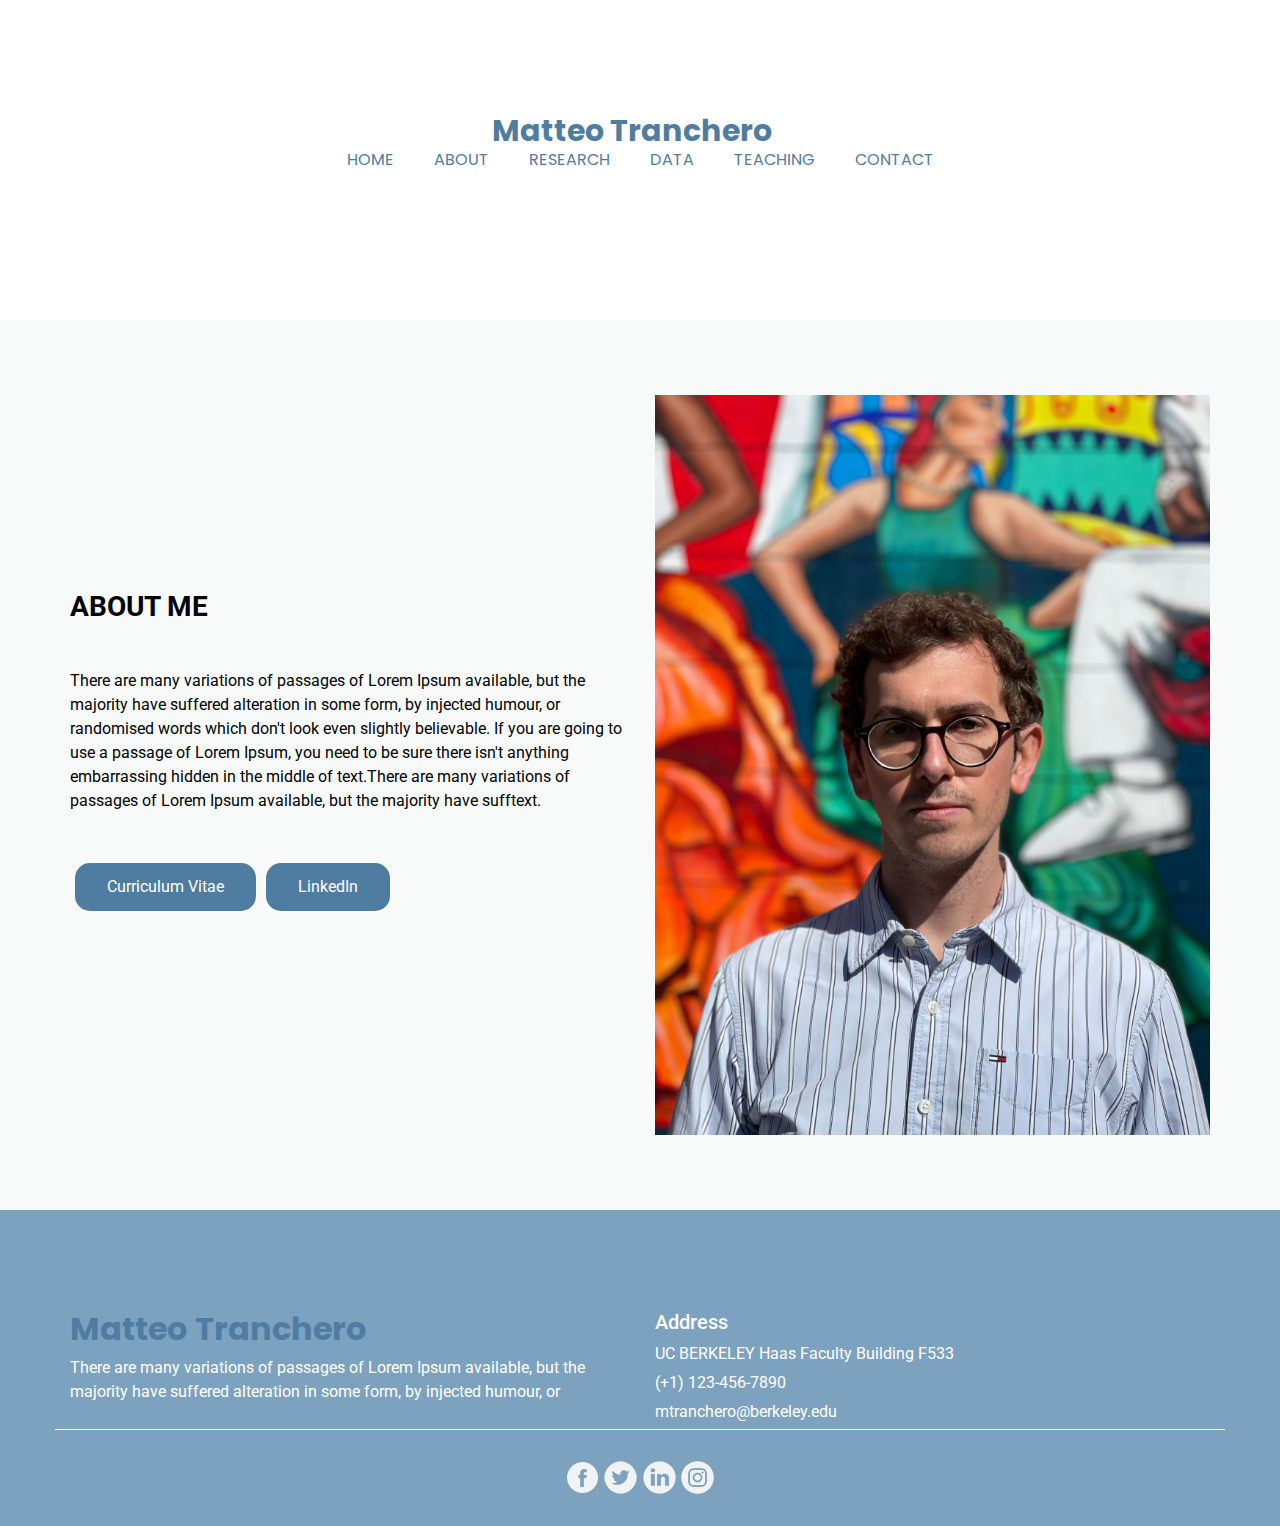
==== about.html @ e856abf7 "Add files via upload" ====
<!DOCTYPE html>
<html>

<head>
  <!-- Basic -->
  <meta charset="utf-8" />
  <meta http-equiv="X-UA-Compatible" content="IE=edge" />
  <!-- Mobile Metas -->
  <meta name="viewport" content="width=device-width, initial-scale=1, shrink-to-fit=no" />
  <!-- Site Metas -->
  <meta name="keywords" content="" />
  <meta name="description" content="" />
  <meta name="author" content="" />

  <title>Matteo Tranchero</title>



  <!-- bootstrap core css -->
  <link rel="stylesheet" type="text/css" href="css/bootstrap.css" />
  <!-- fonts style -->
  <link href="https://fonts.googleapis.com/css?family=Poppins:400,700|Roboto:400,700&display=swap" rel="stylesheet">

  <!-- Custom styles for this template -->
  <link href="css/style.css" rel="stylesheet" />
  <!-- responsive style -->
  <link href="css/responsive.css" rel="stylesheet" />




  <link rel="stylesheet" href="css/css-circular-prog-bar.css">


</head>

<body>
  <div class="top_container">
    <!-- header section strats -->
    <header class="header_section">
      <div class="container-fluid">
        <!-- ===============NAV BAR=============== -->
        <nav class="navbar navbar-expand-lg custom_nav-container ">
          <a class="navbar-brand" href="index.html">
            Matteo Tranchero
          </a>
          <button class="navbar-toggler" type="button" data-toggle="collapse" data-target="#navbarSupportedContent"
            aria-controls="navbarSupportedContent" aria-expanded="false" aria-label="Toggle navigation">
            <span class="navbar-toggler-icon"></span>
          </button>
          <div class="collapse navbar-collapse" id="navbarSupportedContent">
            <div class="d-flex ml-auto flex-column flex-lg-row align-items-center">
              <ul class="navbar-nav  ">
                <li class="nav-item">
                  <a class="nav-link" href="index.html"> Home <span class="sr-only">(current)</span></a>
                </li>
                <li class="nav-item active">
                  <a class="nav-link" href="about.html"> About </a>
                </li>

                <li class="nav-item">
                  <a class="nav-link" href="research.html"> Research </a>
                </li>
                <li class="nav-item">
                  <a class="nav-link" href="data.html"> Data </a>
                </li>
                <li class="nav-item">
                  <a class="nav-link" href="teaching.html"> Teaching </a>
                </li>

                <li class="nav-item">
                  <a class="nav-link" href="contact.html">Contact</a>
                </li>

              </ul>
              
            </div>
        </nav>
      </div>
    </header>
  </div>
  <!-- end header section -->


  <!-- about section -->
  <section class="about_section layout_padding">
    <div class="container">
      <div class="row">
        <div class="col-md-6">
          <div class="about_detail-box">
            <h3 class="text-uppercase">
              About Me
            </h3>
            <p>
              There are many variations of passages of Lorem Ipsum available, but the majority have suffered alteration
              in some form, by injected humour, or randomised words which don't look even slightly believable. If you
              are going to use a passage of Lorem Ipsum, you need to be sure there isn't anything embarrassing hidden in
              the middle of text.There are many variations of passages of Lorem Ipsum available, but the majority have
              sufftext.
            </p>
            <div class="d-flex justify-content-center justify-content-sm-start">
              <a href="" class="call_to-btn_about">
                <span>
                  Curriculum Vitae
                </span>
              </a>
              <a href="" class="call_to-btn_about">
                <span>
                  LinkedIn
                </span>
              </a>
            </div>
            <br>

          </div>
        </div>
        <div class="col-md-6">
          <div class="about_img-box">
            <img src="images/MT_headshot.png" alt="">
          </div>
        </div>
      </div>
    </div>
  </section>

  <!-- end about section -->



  <!-- info section 
  <section class="resume-section">
    <h3>Curriculum Vitae</h3>
    <br>
    <div class="col-md-12">
    <iframe src="https://docs.google.com/document/d/e/2PACX-1vRDJ60XghBr1g2Gcx1Vwvb6Z0Q6vjX5CyXAC6O89KR9I9jmHTybUoYDk1BDr0xoDg-V-efShr-eeOOo/pub?embedded=true" width="100%", height="100%"></iframe>
  </div>
  </section>
   end info section -->




  <!-- end contact section -->

  <!-- footer section -->
  <section class="info_section">
    <div class="container ">
      <div class="row custom_border-btm pb-6">
        <div class="col-md-6 info_logo">
          <h2>
           Matteo Tranchero
          </h2>
          <p>
              There are many variations of passages of Lorem Ipsum available, but the majority have suffered alteration in some form, by injected humour, or 
          </p>
        </div>
        <div class="col-md-6 info_address">
          <h5>
            Address
          </h5>
          <p>
              UC BERKELEY Haas Faculty Building F533
          </p>
          <p>
            (+1) 123-456-7890
          </p>
          <p>
            mtranchero@berkeley.edu
          </p>
        </div>
        <!--<div class="col-md-4 info_news">
          <h5>
            Newsletter
          </h5>
          <form action="">
            <div>
              <input type="email" placeholder="Enter your email">
            </div>
            <div>
              <button type="submit">
                Subscribe
              </button>
            </div>
          </form>
        </div>-->
      </div>
    
      <div>
        <div class="info_social">
          <div>
           <a href=""> <!--FB LINK-->
              <img src="images/fb.png" alt="">
           </a>
          </div>
          <div>
           <a href=""> <!--TWITTER LINK-->
              <img src="images/twitter.png" alt="">
           </a>
          </div>
          <div>
           <a href=""> <!--LINKED IN-->
              <img src="images/linkedin.png" alt="">
           </a>
          </div>
          <div>
            <a href=""> <!--INSTAGRAM-->
                <img src="images/insta.png" alt="">
            </a>
          </div>
        </div>
      </div>
    </div>
  </section>
  <!-- footer section -->

  <script type="text/javascript" src="js/jquery-3.4.1.min.js"></script>
  <script type="text/javascript" src="js/bootstrap.js"></script>
  <!-- progreesbar script -->

  </script>
</body>

</html>
---- css/style.css ----
body {
  font-family: 'Roboto', sans-serif;
  color: #000205;
}



h1,
h2,
h3,
h4 {
  font-weight: bold;
}

.layout_padding {
  padding: 75px 0;
}

.layout_padding2 {
  padding: 45px 0;
}

.layout_padding2-top {
  padding-top: 45px;
}

.layout_padding-top {
  padding-top: 75px;
}

.layout_padding-bottom {
  padding-bottom: 75px;
}

.call_to-btn {
  display: inline-block;
  padding: 12px 32px;
  border-radius: 15px;
  background-color: #4f7da1;
  color: #fff;
  display: flex;
  justify-content: center;
  align-items: center;
}

.call_to-btn img,
.sub_call_to-btn img {
  width: 9px;
  margin-left: 15px;
  margin-top: 3px;
}

.call_to-btn:hover,
.sub_call_to-btn:hover {
  color: #fff;
  -webkit-box-shadow: 0px 6px 10px -1px rgba(0, 0, 0, 0.17);
  -moz-box-shadow: 0px 6px 10px -1px rgba(0, 0, 0, 0.17);
  box-shadow: 0px 6px 10px -1px rgba(0, 0, 0, 0.17);
}

.sub_call_to-btn {
  display: inline-block;
  padding: 10px 28px;
  border-radius: 25px;
  background-color: #4f7da1;
  color: #fff;
  display: flex;
  justify-content: center;
  align-items: center;
}




/*header section*/
.top_container {
  font-family: 'Poppins', sans-serif;
}

.header_section {}

nav.navbar.navbar-expand-lg {
  height: 20em;
  padding: 100;
}

.custom_nav-container.navbar-expand-lg .navbar-nav .nav-link {
  padding: 10px 20px;
  color: #4f7da1;
  text-align: center;
  text-transform: uppercase;
}

.nav-link:hover {
  text-decoration: underline;
}

a,
a:hover,
a:focus {
  text-decoration: none;
}

a:hover,
a:focus {
  color: initial;
}

.btn,
.btn:focus {
  outline: none !important;
  box-shadow: none;
}

.top_container {}



.top_container.sub_page {
  height: auto;
}



.custom_nav-container .nav_search-btn {
  background-image: url(../images/search-icon.png);
  background-size: 22px;
  background-repeat: no-repeat;
  background-position-y: 7px;
  width: 35px;
  height: 35px;
  padding: 0;
  border: none;
}

.navbar-brand,
.navbar-brand:hover {
  font-size: 30px;
  color: #4f7da1;
  font-weight: bold;
  position: relative;
  top: -30px;
}



.custom_nav-container {
  z-index: 99999;
  padding: 15px 0;
}

.custom_nav-container-sub {
  z-index: 99999;
  padding: 15px 0;
}

.custom_nav-container .navbar-toggler {
  outline: none;
}

.custom_nav-container-sub .navbar-toggler {
  outline: none;
}

.custom_nav-container .navbar-toggler .navbar-toggler-icon {
  background-image: url(../images/menu.png);
  background-size: 55px;
}

.custom_nav-container-sub .navbar-toggler .navbar-toggler-icon {
  background-image: url(../images/menu.png);
  background-size: 55px;
}


/*end header section*/

/* hero section */
.hero_section-container {
  width: 80%;
  margin: 0 auto;
  display: flex;
  align-items: center;
}

.number-container {
  position: absolute;
  top: 34%;

  left: 4%;
}

.number-container .number-box {
  display: flex;
  flex-direction: column;
  justify-content: center;
  align-items: center;
  color: #464646;
}

.number-container .number-box hr {
  border: none;
  width: 2px;
  height: 125px;
  background-color: #4f7da1;
  margin: 35px 0;
}

.hero_section-container .hero_img-box {
  width: 42%;
  margin-top: -45px;
}

.hero_section-container .hero_img-box img {
  width: 100%;
}

.hero_section-container .hero_detail-box {
  width: 58%;

}

.hero_section-container .hero_detail-box .hero_detail-container {
  padding-left: 45px;
  padding-bottom: 15px;
}

.hero_section-container .hero_detail-box .hero_detail-container p {
  margin: 35px 0 50px 0;
}



.carousel-control-prev,
.carousel-control-next {
  width: 45px;
  height: 45px;
  border-radius: 100%;
  background-color: #4f7da1;
  opacity: 1;
  background-repeat: no-repeat;
  background-position: center center;
  background-size: 8px;
  top: initial;
  bottom: -100px;
}

.carousel-control-prev:hover,
.carousel-control-next:hover {
  background-color: #464646;
}



.carousel-control-prev {
  background-image: url(../images/left-arrow.png);
  left: 45px;
}

.carousel-control-next {
  background-image: url(../images/right-arrow.png);
  left: 95px;
}

/* end hero section */

/* about section */
.about_section {
  background-color: #f8faf9;

}

.about_section .row {
  align-items: center;
}

.about_img-box img {
  width: 100%;
}

.about_detail-box p {
  margin: 45px 0;
}

.call_to-btn_about {
  margin: 5px;
  display: inline-block;
  padding: 12px 32px;
  border-radius: 15px;
  background-color: #4f7da1;
  color: #fff;
  display: flex;
  justify-content: center;
  align-items: center;
}

/* end about section */

/* practice section */
.practice_container {
  display: flex;
  justify-content: center;
  flex-wrap: wrap;
}

.practice_box {
  display: flex;
  flex-direction: column;
  align-items: center;
  margin: 70px 15px 0 15px;
  transform: translateY(0);
  transition: all .7s;
  padding-bottom: 50px;
}

.practice_box:hover {
  transform: translateY(-50px);
  cursor: pointer;
}

.practice_box:hover .practice_img-box {
  background-color: #7da2bf;
}

.practice_img-box {
  display: flex;
  justify-content: center;
  align-items: center;
  width: 225px;
  height: 225px;
  border-radius: 90px;
  background-color: #36556e;

}


.practice_box h4 {
  margin-top: 15px;
}

.practice_img-box img {
  width: 120px;
}

.practice_detail p {
  margin-bottom: 55px;
  text-align: center;
}

.heading-text {
  padding: 0;
  margin: 0;
  color: #4f7da1;
  font-weight: bold;
}




/* end Practice section */

/* welcome section */
.welcome_section {

  background-color: #f8faf9;
}

.welcome_container {
  padding: 100px 0;
}

.welcome_container>* {
  margin-bottom: 35px;
}

.welcome_container h4 {
  font-weight: normal;
}

.welcome_container h4,
.welcome_container p {
  font-family: 'Poppins', sans-serif;
}

.welcome_section::before {
  content: "";
  width: 40%;
  height: 100%;
  /*background-image: url(https://i.pinimg.com/originals/fc/71/63/fc71635c7f1b09ed30413f59bb749582.gif);*/
  position: absolute;
  top: 0;
  right: 0;
  background-repeat: no-repeat;
  background-size: cover;
}
/* end welcome section */

/* start teaching section */

.teaching_section {
  background-color: #f8faf9;
}

.teaching_container {
  padding: 100px 0;
}

.teaching_container>* {
  margin-bottom: 35px;
}

.teaching_container h4 {
  font-weight: normal;
}

.teaching_container h4,
.teaching_container p {
  font-family: 'Poppins', sans-serif;
}

.teaching_section::before {
  content: "";
  width: 40%;
  height: 100%;
  /*background-image: url(https://cdn.dribbble.com/users/1299339/screenshots/3079111/presentation_d.gif);*/
  position: absolute;
  top: 0;
  right: 0;
  background-repeat: no-repeat;
  background-size: cover;
}

/* end teaching section */

/* contact section */
.contact_section .col-md-6 {
  padding: 0;
}

.contact_section input {
  border: none;
  outline: none;
  border-bottom: 1px solid #252525;
  width: 90%;
  margin: 10px 0;
}

.contact_form-container {
  padding: 45px;
  padding-right: 0;
}

.contact_form-container button {
  border: none;
  background-color: #fddd33;
  color: #fff;
  padding: 8px 40px;
  border-radius: 20px;
}

.contact_img-box {
  display: flex;
  align-items: center;
  padding: 45px;
  padding-left: 0;
}

.contact_img-box img {
  width: 97%;
}

.contact_section h2 {
  font-size: 26px;
  color: #010103;
  font-weight: bold;

  position: relative;
  margin-left: 2.5%;
}



/* end contact section */
/* info section */
.info_section {
  padding-top: 100px;
  padding-bottom: 1px;
  color: #fff;
  background-color: #7da2bf;
}

.info_section_footer {
  padding-top: 5px;
  padding-bottom: 1px;
  color: #fff;
  background-color: #7da2bf;
}

.info_logo h2 {
  color: #4f7da1;
  font-family: 'Poppins', sans-serif;
}

.info_section .col-md-4 {
  padding: 0 30px;
}

.info_section .col-md-4 h5 {
  text-transform: uppercase;
}

.info_news input {
  border: none;
  width: 80%;
  height: 35px;
  border-radius: 20px;
  background-color: #fff;
  outline: none;
  padding-left: 20px;
  margin-top: 15px;
}

.info_news input::placeholder {
  opacity: .4;
}

.info_news button {
  border: none;
  background-color: #fddd33;
  color: #fff;
  text-transform: uppercase;
  font-size: 14px;
  padding: 7px 25px;
  border-radius: 20px;
  margin-top: 20px;
}

.info_address p {
  margin-bottom: 5px;
}

.custom_border-btm {
  border-bottom: 1px solid #fff;
}

.info_social {
  display: flex;
  justify-content: space-between;
  width: 150px;
  margin: 30px auto;
}

/* end info section */



/* footer section*/

.footer_section {
  background-color: #fdfdfe;
  padding: 20px 0;
  font-family: 'Poppins', sans-serif;
}

.footer_section p {
  color: #000;
  margin: 0;
  text-align: center;
}

.footer_section a {
  color: #000;
}

/* end footer section*/

/* RESUME IFRAME */
iframe, object, embed {
  max-width: 100%;
  height: 50rem;
  padding: 10px;
}

.resume-section > h3 {
  text-align: center;
}

.resume-section {
  height: 60rem;
  padding: 40px;
  -ms-transform: scale(1);
  -moz-transform: scale(1);
  -o-transform: scale(1);
  -webkit-transform: scale(1);
  transform: scale(1);

  -ms-transform-origin: 50% 50%;
  -moz-transform-origin: 50% 50%;
  -o-transform-origin: 50% 50%;
  -webkit-transform-origin: 50% 50%;
  transform-origin: 50% 50%;
}
---- css/responsive.css ----
@media (max-width: 1120px) {}

@media (max-width: 992px) {
    .custom_nav-container .nav_search-btn {
        background-position: center;
    }

    .navbar-collapse {
        padding-bottom: 20px;
    }

    .practice_box {
        margin: 100px 15px 0 15px;
        padding-bottom: 20px;
        transition: all .5s;
    }

    .practice_box:hover {

        transform: translateY(-90px);
    }

    .practice_detail p {
        margin-top: 25px;
    }

    .welcome_section::before {
        display: none;
    }
}

@media (max-width: 768px) {

    .info_section .col-md-4 {
        padding: 20px 30px;
        text-align: center;
    }

    .info_news input {
        width: 100%;
    }

    .hero_section-container {
        width: 95%;
    }

    .hero_section-container .hero_detail-box {
        padding-bottom: 125px;
    }

    .contact_form-container {
        padding: 20px;
    }

    .contact_section input {
        width: 100%;
    }

    .contact_img-box {
        padding: 20px;
    }

}

@media (max-width: 576px) {
    .hero_section-container {
        flex-direction: column;
    }

    .hero_section-container .hero_img-box {

        width: 90%;
    }

    .hero_section-container .hero_detail-box {
        width: 97%;

    }

    .hero_section-container .hero_detail-box .hero_detail-container {
        padding-left: 0;
        padding-top: 35px;
    }

    .carousel-control-prev {
        left: 33%;

    }

    .carousel-control-next {
        left: 52%;
    }

    .practice_box {
        margin: 75px 15px 0 15px;
        transition: all .3s;
    }

    .practice_box:hover {

        transform: translateY(-60px);
    }
}

@media (max-width: 480px) {}

@media (max-width: 400px) {}

@media (max-width: 360px) {}

@media (min-width: 1200px) {
    .container {
        max-width: 1170px;
    }

}
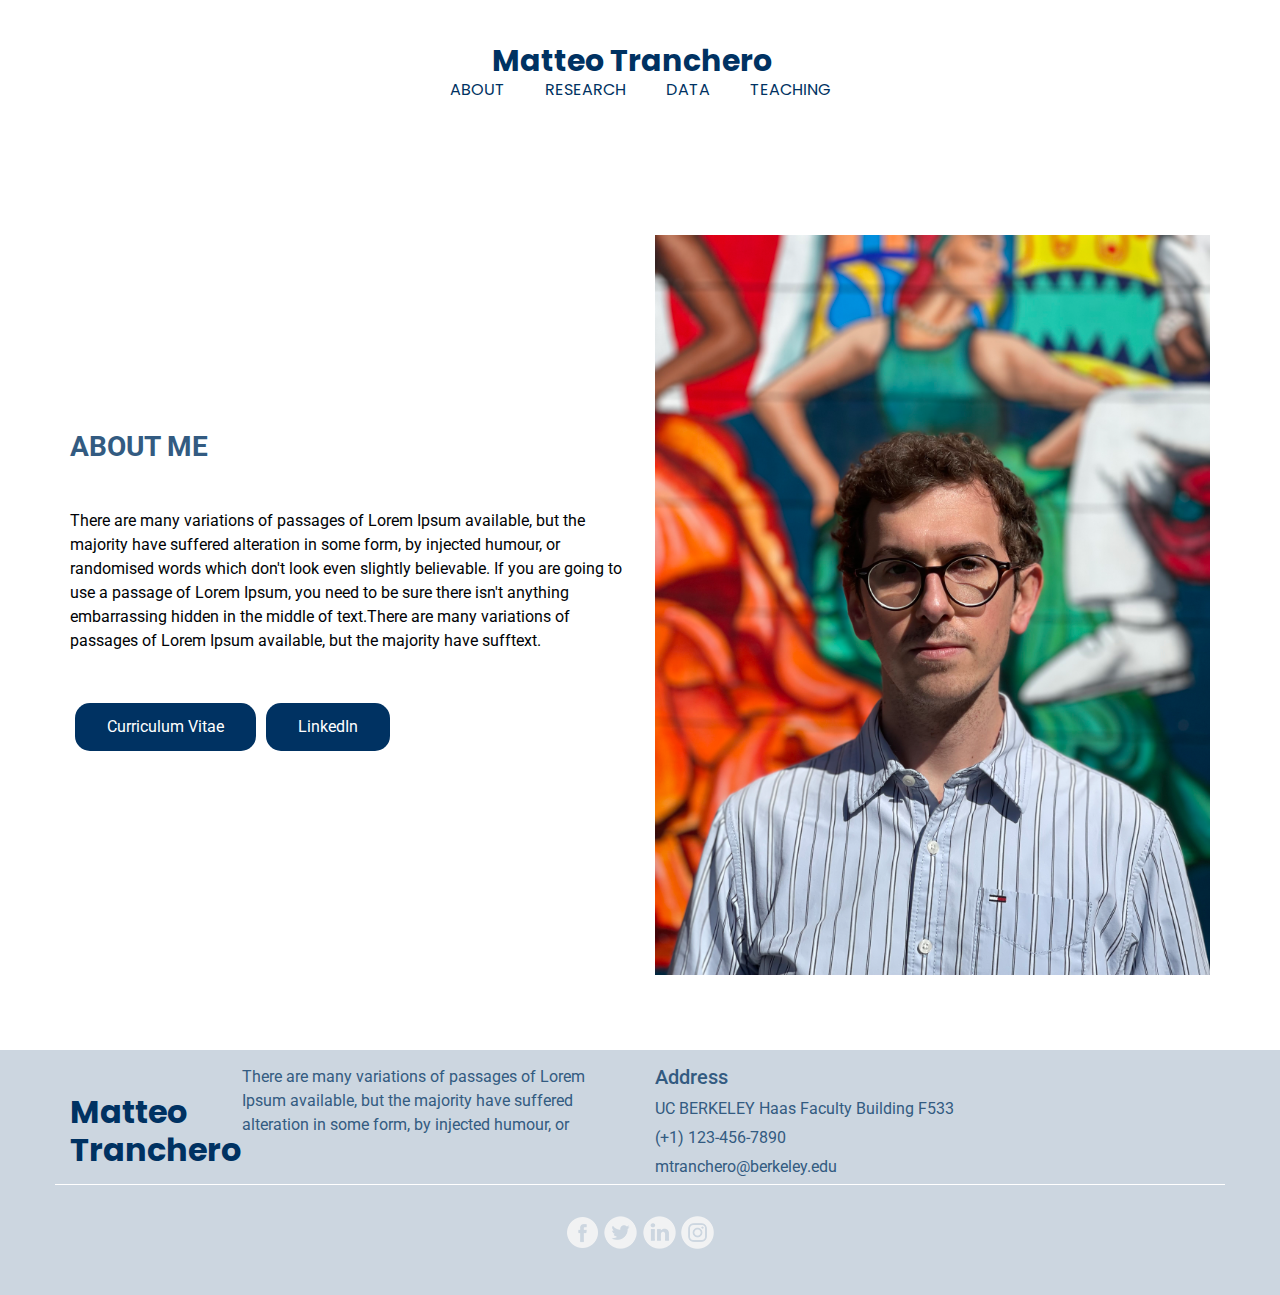
==== commit 1dfb6444: "new page files" ====
--- a/about.html
+++ b/about.html
@@ -52,12 +52,8 @@
             <div class="d-flex ml-auto flex-column flex-lg-row align-items-center">
               <ul class="navbar-nav  ">
                 <li class="nav-item">
-                  <a class="nav-link" href="index.html"> Home <span class="sr-only">(current)</span></a>
-                </li>
-                <li class="nav-item active">
-                  <a class="nav-link" href="about.html"> About </a>
-                </li>
-
+                  <a class="nav-link" href="index.html"> About <span class="sr-only">(current)</span></a>
+                </li>
                 <li class="nav-item">
                   <a class="nav-link" href="research.html"> Research </a>
                 </li>
@@ -67,13 +63,7 @@
                 <li class="nav-item">
                   <a class="nav-link" href="teaching.html"> Teaching </a>
                 </li>
-
-                <li class="nav-item">
-                  <a class="nav-link" href="contact.html">Contact</a>
-                </li>
-
               </ul>
-              
             </div>
         </nav>
       </div>
--- a/css/style.css
+++ b/css/style.css
@@ -10,6 +10,11 @@
 h3,
 h4 {
   font-weight: bold;
+  color: #335b81;
+}
+
+a {
+  color: #ffffff;
 }
 
 .layout_padding {
@@ -35,8 +40,9 @@
 .call_to-btn {
   display: inline-block;
   padding: 12px 32px;
+  margin: 5px;
   border-radius: 15px;
-  background-color: #4f7da1;
+  background-color: #003262;
   color: #fff;
   display: flex;
   justify-content: center;
@@ -62,7 +68,7 @@
   display: inline-block;
   padding: 10px 28px;
   border-radius: 25px;
-  background-color: #4f7da1;
+  background-color: #003262;
   color: #fff;
   display: flex;
   justify-content: center;
@@ -80,13 +86,14 @@
 .header_section {}
 
 nav.navbar.navbar-expand-lg {
-  height: 20em;
-  padding: 100;
+  height: 10em;
+  padding: 30px;
+  padding-top: 50px;
 }
 
 .custom_nav-container.navbar-expand-lg .navbar-nav .nav-link {
   padding: 10px 20px;
-  color: #4f7da1;
+  color: #003262;
   text-align: center;
   text-transform: uppercase;
 }
@@ -136,7 +143,7 @@
 .navbar-brand,
 .navbar-brand:hover {
   font-size: 30px;
-  color: #4f7da1;
+  color: #003262;
   font-weight: bold;
   position: relative;
   top: -30px;
@@ -178,6 +185,7 @@
 /* hero section */
 .hero_section-container {
   width: 80%;
+  max-height: 100%;
   margin: 0 auto;
   display: flex;
   align-items: center;
@@ -195,24 +203,35 @@
   flex-direction: column;
   justify-content: center;
   align-items: center;
-  color: #464646;
+  color: #003262;
 }
 
 .number-container .number-box hr {
   border: none;
   width: 2px;
   height: 125px;
-  background-color: #4f7da1;
+  background-color: #003262;
   margin: 35px 0;
 }
 
 .hero_section-container .hero_img-box {
-  width: 42%;
+  /*min-width: 10em;
+  max-width: 50%;
+  max-height: 90%;
+  margin-top: 45px;
+  border-radius: 50%; */
+  max-width: 55%;
+  clip-path: circle(40%);
+  overflow: hidden; 
+  display: flex;
+  justify-content: center;
+  align-items: center;
+}
+
+.hero_section-container .hero_img-box img {
+  width: 80%;
+  height: auto;
   margin-top: -45px;
-}
-
-.hero_section-container .hero_img-box img {
-  width: 100%;
 }
 
 .hero_section-container .hero_detail-box {
@@ -236,7 +255,7 @@
   width: 45px;
   height: 45px;
   border-radius: 100%;
-  background-color: #4f7da1;
+  background-color: #003262;
   opacity: 1;
   background-repeat: no-repeat;
   background-position: center center;
@@ -247,7 +266,7 @@
 
 .carousel-control-prev:hover,
 .carousel-control-next:hover {
-  background-color: #464646;
+  background-color: #003262;
 }
 
 
@@ -266,7 +285,7 @@
 
 /* about section */
 .about_section {
-  background-color: #f8faf9;
+  /*background-color: #f8faf9;*/
 
 }
 
@@ -287,7 +306,7 @@
   display: inline-block;
   padding: 12px 32px;
   border-radius: 15px;
-  background-color: #4f7da1;
+  background-color: #003262;
   color: #fff;
   display: flex;
   justify-content: center;
@@ -319,7 +338,7 @@
 }
 
 .practice_box:hover .practice_img-box {
-  background-color: #7da2bf;
+  background-color: #003262;
 }
 
 .practice_img-box {
@@ -329,7 +348,7 @@
   width: 225px;
   height: 225px;
   border-radius: 90px;
-  background-color: #36556e;
+  background-color: #003262;
 
 }
 
@@ -350,7 +369,7 @@
 .heading-text {
   padding: 0;
   margin: 0;
-  color: #4f7da1;
+  color: #003262;
   font-weight: bold;
 }
 
@@ -362,11 +381,11 @@
 /* welcome section */
 .welcome_section {
 
-  background-color: #f8faf9;
+  /*background-color: #ccd6e0;*/
 }
 
 .welcome_container {
-  padding: 100px 0;
+  padding: 30px 0;
 }
 
 .welcome_container>* {
@@ -398,11 +417,12 @@
 /* start teaching section */
 
 .teaching_section {
-  background-color: #f8faf9;
+  /*background-color: #f8faf9;*/
 }
 
 .teaching_container {
-  padding: 100px 0;
+  padding: 30px 0;
+  
 }
 
 .teaching_container>* {
@@ -440,7 +460,7 @@
 .contact_section input {
   border: none;
   outline: none;
-  border-bottom: 1px solid #252525;
+  border-bottom: 1px solid #003262;
   width: 90%;
   margin: 10px 0;
 }
@@ -471,7 +491,7 @@
 
 .contact_section h2 {
   font-size: 26px;
-  color: #010103;
+  color: #003262;
   font-weight: bold;
 
   position: relative;
@@ -483,22 +503,27 @@
 /* end contact section */
 /* info section */
 .info_section {
-  padding-top: 100px;
-  padding-bottom: 1px;
-  color: #fff;
-  background-color: #7da2bf;
+  padding-top: 15px;
+  padding-bottom: 15px;
+  color: #335b81;
+  background-color: #ccd6e0;
 }
 
 .info_section_footer {
   padding-top: 5px;
-  padding-bottom: 1px;
+  padding-bottom: 5px;
   color: #fff;
-  background-color: #7da2bf;
-}
-
+  background-color: #ccd6e0;
+}
+
+.info_logo {
+  justify-content: center;
+  display: flex;
+}
 .info_logo h2 {
-  color: #4f7da1;
+  color: #003262;
   font-family: 'Poppins', sans-serif;
+  transform: translateY(25%);
 }
 
 .info_section .col-md-4 {
@@ -539,6 +564,10 @@
   margin-bottom: 5px;
 }
 
+.info_address_left {
+  text-align: right;
+}
+
 .custom_border-btm {
   border-bottom: 1px solid #fff;
 }
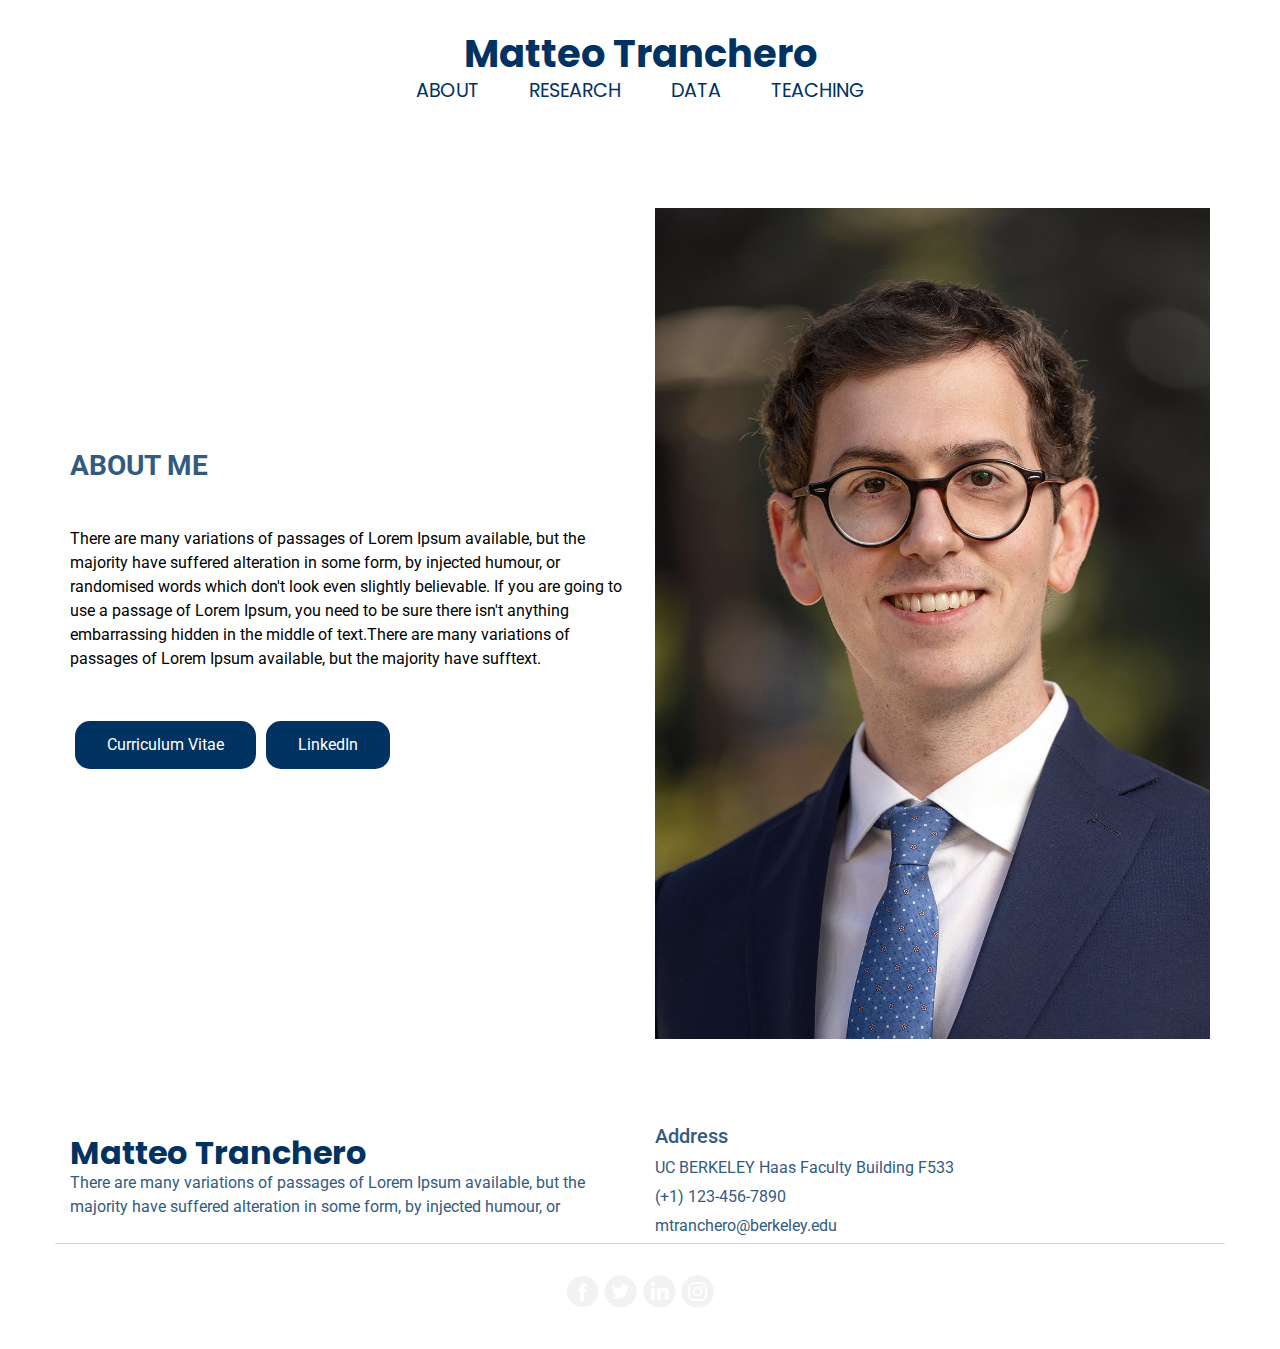
==== commit 3dbb2b02: "Update about.html" ====
--- a/about.html
+++ b/about.html
@@ -106,7 +106,7 @@
         </div>
         <div class="col-md-6">
           <div class="about_img-box">
-            <img src="images/MT_headshot.png" alt="">
+            <img src="images/photo_mt_01.jpg" alt="">
           </div>
         </div>
       </div>
@@ -210,4 +210,4 @@
   </script>
 </body>
 
-</html>+</html>
--- a/css/style.css
+++ b/css/style.css
@@ -1,6 +1,11 @@
 body {
   font-family: 'Roboto', sans-serif;
   color: #000205;
+  height: 80%;
+  min-height: 80vh;
+  
+  display: flex;
+  flex-direction: column;
 }
 
 
@@ -13,8 +18,10 @@
   color: #335b81;
 }
 
+
+
 a {
-  color: #ffffff;
+  color: #335b81;
 }
 
 .layout_padding {
@@ -49,6 +56,7 @@
   align-items: center;
 }
 
+
 .call_to-btn img,
 .sub_call_to-btn img {
   width: 9px;
@@ -81,26 +89,32 @@
 /*header section*/
 .top_container {
   font-family: 'Poppins', sans-serif;
+  min-height: 100%;
+  /*margin-bottom: -100px;
+  padding-bottom: 100px;*/
 }
 
 .header_section {}
 
 nav.navbar.navbar-expand-lg {
-  height: 10em;
-  padding: 30px;
+  height: 100%;
+  padding: 20px;
   padding-top: 50px;
+  padding-bottom: 0px;
 }
 
 .custom_nav-container.navbar-expand-lg .navbar-nav .nav-link {
-  padding: 10px 20px;
+  padding: 0px 25px;
   color: #003262;
   text-align: center;
   text-transform: uppercase;
+  font-size: 1.2rem;
 }
 
 .nav-link:hover {
   text-decoration: underline;
 }
+
 
 a,
 a:hover,
@@ -118,9 +132,6 @@
   outline: none !important;
   box-shadow: none;
 }
-
-.top_container {}
-
 
 
 .top_container.sub_page {
@@ -142,11 +153,15 @@
 
 .navbar-brand,
 .navbar-brand:hover {
-  font-size: 30px;
+  font-size: max(30px, 3.0vw);
+
   color: #003262;
   font-weight: bold;
   position: relative;
   top: -30px;
+  padding-bottom: 20px;
+  text-align: center;
+  margin: 0 0 0 0;
 }
 
 
@@ -185,8 +200,9 @@
 /* hero section */
 .hero_section-container {
   width: 80%;
-  max-height: 100%;
+  max-height: 80%;
   margin: 0 auto;
+
   display: flex;
   align-items: center;
 }
@@ -194,7 +210,6 @@
 .number-container {
   position: absolute;
   top: 34%;
-
   left: 4%;
 }
 
@@ -220,7 +235,8 @@
   max-height: 90%;
   margin-top: 45px;
   border-radius: 50%; */
-  max-width: 55%;
+  max-width: 40%;
+  margin-left: 10%;
   clip-path: circle(40%);
   overflow: hidden; 
   display: flex;
@@ -229,14 +245,13 @@
 }
 
 .hero_section-container .hero_img-box img {
-  width: 80%;
+  width: 100%;
   height: auto;
-  margin-top: -45px;
+  margin-top: -100px;
 }
 
 .hero_section-container .hero_detail-box {
   width: 58%;
-
 }
 
 .hero_section-container .hero_detail-box .hero_detail-container {
@@ -245,7 +260,7 @@
 }
 
 .hero_section-container .hero_detail-box .hero_detail-container p {
-  margin: 35px 0 50px 0;
+  margin: 15px 0 50px 0;
 }
 
 
@@ -386,6 +401,7 @@
 
 .welcome_container {
   padding: 30px 0;
+  min-width: 60%;
 }
 
 .welcome_container>* {
@@ -399,6 +415,10 @@
 .welcome_container h4,
 .welcome_container p {
   font-family: 'Poppins', sans-serif;
+}
+
+.welcome_container p{
+  margin: 0;
 }
 
 .welcome_section::before {
@@ -414,6 +434,36 @@
 }
 /* end welcome section */
 
+
+/* start predoc section */
+
+#predoc {
+  padding: 30px 0;
+  min-width: 60%;
+  display:none;
+}
+
+#predoc>* {
+  margin-bottom: 35px;
+}
+
+#predoc h4 {
+  font-weight: normal;
+  font-family: 'Poppins', sans-serif;
+}
+
+#predoc p {
+  font-family: 'Poppins', sans-serif;
+  margin: 0;
+}
+
+#predoc_toggle:hover {
+  text-decoration: underline;
+}
+/* end predoc section */
+
+
+
 /* start teaching section */
 
 .teaching_section {
@@ -503,22 +553,30 @@
 /* end contact section */
 /* info section */
 .info_section {
-  padding-top: 15px;
-  padding-bottom: 15px;
+  padding-top: 10px;
+  padding-bottom: 10px;
   color: #335b81;
-  background-color: #ccd6e0;
+  /*background-color: #ccd6e0;*/
+  /*bottom:0;*/
+  display: flex;
+  flex-shrink: 0;
+  margin:-100;
+  
 }
 
 .info_section_footer {
   padding-top: 5px;
-  padding-bottom: 5px;
+  padding-bottom: 0px;
   color: #fff;
-  background-color: #ccd6e0;
+  /*background-color: #ccd6e0;*/
+  margin-top: auto;
+  /*bottom:0;*/
+  display: flex;
+  flex-shrink: 0;
 }
 
 .info_logo {
-  justify-content: center;
-  display: flex;
+  max-height: 35px;
 }
 .info_logo h2 {
   color: #003262;
@@ -569,7 +627,7 @@
 }
 
 .custom_border-btm {
-  border-bottom: 1px solid #fff;
+  border-bottom: 1px solid #ccd6e0;
 }
 
 .info_social {
@@ -628,4 +686,77 @@
   -o-transform-origin: 50% 50%;
   -webkit-transform-origin: 50% 50%;
   transform-origin: 50% 50%;
-}+}
+
+details {
+  font-family: 'Roboto', sans-serif;
+  color: #000205;
+  display: flex;
+  flex-direction: column;
+  padding: 10px;
+}
+
+/*abstract expansions
+.abstract {
+  position: relative;
+  overflow: hidden;
+  max-height: 80px;
+  
+}
+.abstract:target {
+  height: auto;
+}
+
+.toggle{
+  padding: 2px;
+  color: #335b81; 
+}
+
+.toggle:focus ~ .abstract {
+  max-height: 100%;
+}
+
+
+a.box-toggle {
+  display: inline-block;
+  padding-left: 22px;
+  background-repeat: no-repeat;
+  background-repeat: no-repeat;
+  background-image: url(http://255.galaxycore.de/img/ic_action_calendar.png);
+}
+
+a.box-toggle.inactive {
+  background-image: url(http://255.galaxycore.de/img/ic_action_home.png);
+}*/
+
+
+img#twitter {
+  max-width: 20px;
+}
+
+div.paper {
+  padding: 5px;
+}
+
+
+/*data and teaching descriptions*/
+
+img.imginsert{
+  max-width: 40vw;
+}
+
+div[id^="course"]{
+  display:flex;
+}
+
+#class_toggle:hover {
+  text-decoration: underline;
+}
+
+#project_toggle:hover {
+  text-decoration: underline;
+}
+
+div[id^="proj"]{
+  display:flex;
+}
--- a/css/responsive.css
+++ b/css/responsive.css
@@ -1,4 +1,6 @@
-@media (max-width: 1120px) {}
+@media (max-width: 1120px) {
+   
+}
 
 @media (max-width: 992px) {
     .custom_nav-container .nav_search-btn {
@@ -46,6 +48,7 @@
 
     .hero_section-container .hero_detail-box {
         padding-bottom: 125px;
+        padding-top: 125px;
     }
 
     .contact_form-container {
@@ -63,43 +66,64 @@
 }
 
 @media (max-width: 576px) {
+
+    html, body {
+        min-height: 100%;
+    }
+    
+    .navbar-brand {
+        font-size: 20px;
+    }
+
+
     .hero_section-container {
         flex-direction: column;
     }
 
     .hero_section-container .hero_img-box {
-
-        width: 90%;
+        width: 60%;
+        margin-left: 0;
+        max-width: 100%;
     }
 
     .hero_section-container .hero_detail-box {
         width: 97%;
-
+        margin: 10px;
+        padding: 10px;
     }
 
     .hero_section-container .hero_detail-box .hero_detail-container {
         padding-left: 0;
-        padding-top: 35px;
+        padding-top: 15px;
+        margin-bottom: 15px;
     }
 
-    .carousel-control-prev {
-        left: 33%;
-
-    }
-
-    .carousel-control-next {
-        left: 52%;
-    }
 
     .practice_box {
         margin: 75px 15px 0 15px;
         transition: all .3s;
     }
 
-    .practice_box:hover {
+    
+    img.imginsert{
+        max-width: 90vw;
+    }
 
-        transform: translateY(-60px);
+    .info_section{
+        transform: min(translateY(70vh), 100px); 
+        
     }
+
+    h2, h3, h4 {
+        font-size: 20px;
+    }
+
+    h5, p {
+        font-size: 15px;
+    }
+    
+
+
 }
 
 @media (max-width: 480px) {}
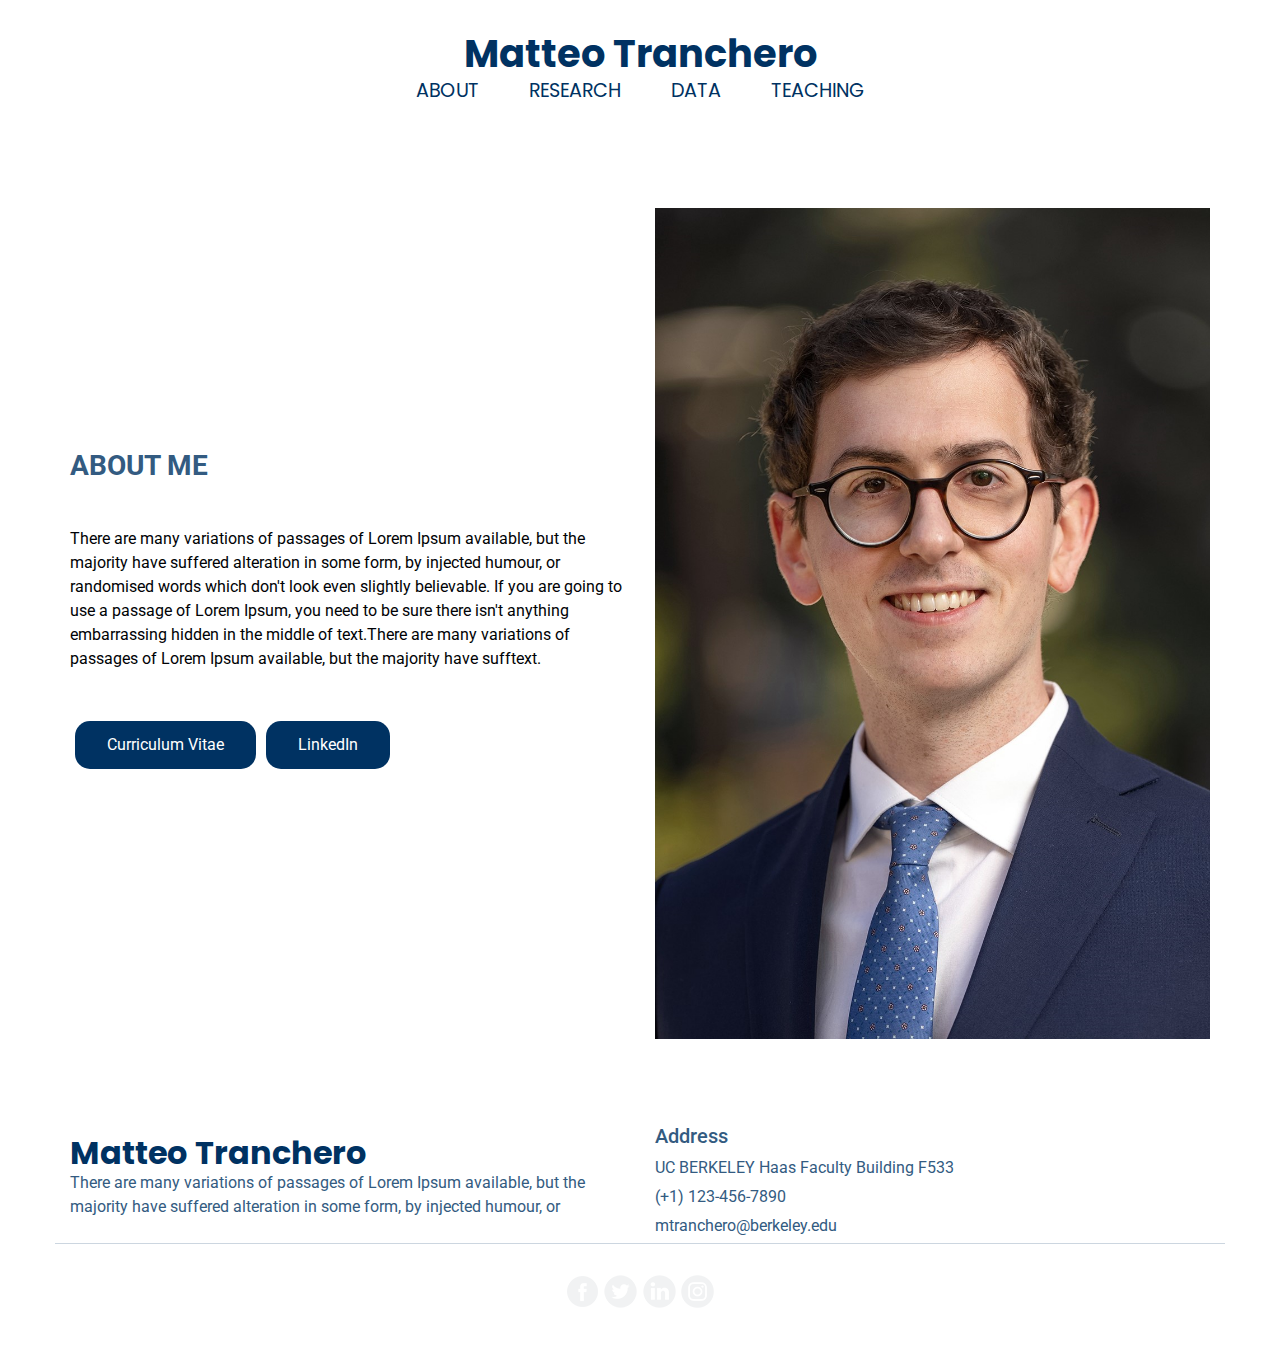
==== commit 51ff155d: "Update about.html" ====
--- a/about.html
+++ b/about.html
@@ -106,7 +106,7 @@
         </div>
         <div class="col-md-6">
           <div class="about_img-box">
-            <img src="images/photo_mt_01.jpg" alt="">
+            <img src="images/photo_mt_02.png" alt="">
           </div>
         </div>
       </div>
